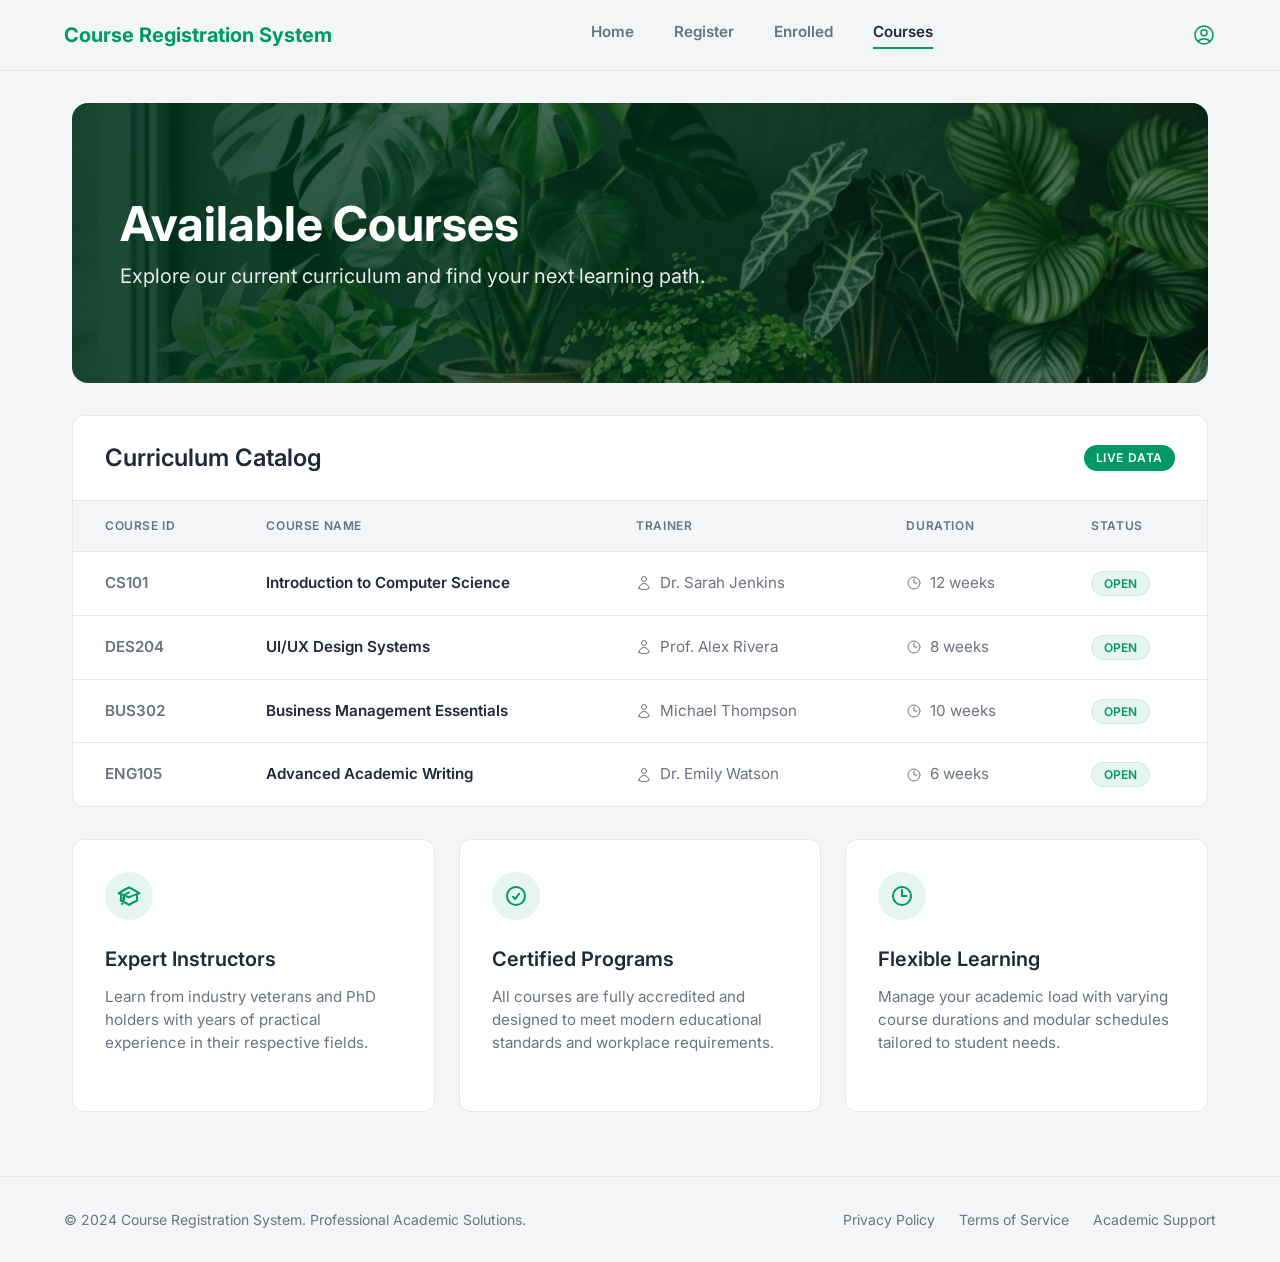
==== courses.html @ 993f85cc "Initial  commit" ====
<!DOCTYPE html>
<html lang="en">
<head>
    <meta charset="UTF-8">
    <meta name="viewport" content="width=device-width, initial-scale=1.0">
    <title>Course Registration System - Courses</title>
    <link rel="stylesheet" href="styles.css">
</head>
<body>
    <nav class="navbar">
        <a href="index.html" class="brand">Course Registration System</a>
        <div class="nav-links">
            <a href="index.html">Home</a>
            <a href="register.html">Register</a>
            <a href="enrolled.html">Enrolled</a>
            <a href="courses.html" class="active">Courses</a>
        </div>
        <button class="profile-btn">
            <svg xmlns="http://www.w3.org/2000/svg" fill="none" viewBox="0 0 24 24" stroke-width="1.5" stroke="currentColor">
                <path stroke-linecap="round" stroke-linejoin="round" d="M17.982 18.725A7.488 7.488 0 0012 15.75a7.488 7.488 0 00-5.982 2.975m11.963 0a9 9 0 10-11.963 0m11.963 0A8.966 8.966 0 0112 21a8.966 8.966 0 01-5.982-2.275M15 9.75a3 3 0 11-6 0 3 3 0 016 0z" />
            </svg>
        </button>
    </nav>

    <main class="container">
        <div class="banner" style="background-image: url('courses_banner.png'); margin-top: 0; min-height: 280px; align-items: center;">
            <div class="banner-content" style="max-width: 100%;">
                <h2 style="font-size: 3rem;">Available Courses</h2>
                <p style="font-size: 1.25rem;">Explore our current curriculum and find your next learning path.</p>
            </div>
        </div>

        <div class="main-card">
            <div class="main-card-header">
                <h2>Curriculum Catalog</h2>
                <span class="badge-success">LIVE DATA</span>
            </div>
            <table class="data-table">
                <thead>
                    <tr>
                        <th>Course ID</th>
                        <th>Course Name</th>
                        <th>Trainer</th>
                        <th>Duration</th>
                        <th>Status</th>
                    </tr>
                </thead>
                <tbody>
                    <tr>
                        <td style="font-weight: 600; color: var(--text-muted);">CS101</td>
                        <td class="table-title">Introduction to Computer Science</td>
                        <td>
                            <div style="display: flex; align-items: center; gap: 0.5rem; color: var(--text-muted);">
                                <svg xmlns="http://www.w3.org/2000/svg" fill="none" viewBox="0 0 24 24" stroke-width="1.5" stroke="currentColor" style="width: 16px; height: 16px;"><path stroke-linecap="round" stroke-linejoin="round" d="M15.75 6a3.75 3.75 0 11-7.5 0 3.75 3.75 0 017.5 0zM4.501 20.118a7.5 7.5 0 0114.998 0A17.933 17.933 0 0112 21.75c-2.676 0-5.216-.584-7.499-1.632z" /></svg>
                                Dr. Sarah Jenkins
                            </div>
                        </td>
                        <td>
                            <div style="display: flex; align-items: center; gap: 0.5rem; color: var(--text-muted);">
                                <svg xmlns="http://www.w3.org/2000/svg" fill="none" viewBox="0 0 24 24" stroke-width="1.5" stroke="currentColor" style="width: 16px; height: 16px;"><path stroke-linecap="round" stroke-linejoin="round" d="M12 6v6h4.5m4.5 0a9 9 0 11-18 0 9 9 0 0118 0z" /></svg>
                                12 weeks
                            </div>
                        </td>
                        <td><span class="status-badge">OPEN</span></td>
                    </tr>
                    <tr>
                        <td style="font-weight: 600; color: var(--text-muted);">DES204</td>
                        <td class="table-title">UI/UX Design Systems</td>
                        <td>
                            <div style="display: flex; align-items: center; gap: 0.5rem; color: var(--text-muted);">
                                <svg xmlns="http://www.w3.org/2000/svg" fill="none" viewBox="0 0 24 24" stroke-width="1.5" stroke="currentColor" style="width: 16px; height: 16px;"><path stroke-linecap="round" stroke-linejoin="round" d="M15.75 6a3.75 3.75 0 11-7.5 0 3.75 3.75 0 017.5 0zM4.501 20.118a7.5 7.5 0 0114.998 0A17.933 17.933 0 0112 21.75c-2.676 0-5.216-.584-7.499-1.632z" /></svg>
                                Prof. Alex Rivera
                            </div>
                        </td>
                        <td>
                            <div style="display: flex; align-items: center; gap: 0.5rem; color: var(--text-muted);">
                                <svg xmlns="http://www.w3.org/2000/svg" fill="none" viewBox="0 0 24 24" stroke-width="1.5" stroke="currentColor" style="width: 16px; height: 16px;"><path stroke-linecap="round" stroke-linejoin="round" d="M12 6v6h4.5m4.5 0a9 9 0 11-18 0 9 9 0 0118 0z" /></svg>
                                8 weeks
                            </div>
                        </td>
                        <td><span class="status-badge">OPEN</span></td>
                    </tr>
                    <tr>
                        <td style="font-weight: 600; color: var(--text-muted);">BUS302</td>
                        <td class="table-title">Business Management Essentials</td>
                        <td>
                            <div style="display: flex; align-items: center; gap: 0.5rem; color: var(--text-muted);">
                                <svg xmlns="http://www.w3.org/2000/svg" fill="none" viewBox="0 0 24 24" stroke-width="1.5" stroke="currentColor" style="width: 16px; height: 16px;"><path stroke-linecap="round" stroke-linejoin="round" d="M15.75 6a3.75 3.75 0 11-7.5 0 3.75 3.75 0 017.5 0zM4.501 20.118a7.5 7.5 0 0114.998 0A17.933 17.933 0 0112 21.75c-2.676 0-5.216-.584-7.499-1.632z" /></svg>
                                Michael Thompson
                            </div>
                        </td>
                        <td>
                            <div style="display: flex; align-items: center; gap: 0.5rem; color: var(--text-muted);">
                                <svg xmlns="http://www.w3.org/2000/svg" fill="none" viewBox="0 0 24 24" stroke-width="1.5" stroke="currentColor" style="width: 16px; height: 16px;"><path stroke-linecap="round" stroke-linejoin="round" d="M12 6v6h4.5m4.5 0a9 9 0 11-18 0 9 9 0 0118 0z" /></svg>
                                10 weeks
                            </div>
                        </td>
                        <td><span class="status-badge">OPEN</span></td>
                    </tr>
                    <tr>
                        <td style="font-weight: 600; color: var(--text-muted);">ENG105</td>
                        <td class="table-title">Advanced Academic Writing</td>
                        <td>
                            <div style="display: flex; align-items: center; gap: 0.5rem; color: var(--text-muted);">
                                <svg xmlns="http://www.w3.org/2000/svg" fill="none" viewBox="0 0 24 24" stroke-width="1.5" stroke="currentColor" style="width: 16px; height: 16px;"><path stroke-linecap="round" stroke-linejoin="round" d="M15.75 6a3.75 3.75 0 11-7.5 0 3.75 3.75 0 017.5 0zM4.501 20.118a7.5 7.5 0 0114.998 0A17.933 17.933 0 0112 21.75c-2.676 0-5.216-.584-7.499-1.632z" /></svg>
                                Dr. Emily Watson
                            </div>
                        </td>
                        <td>
                            <div style="display: flex; align-items: center; gap: 0.5rem; color: var(--text-muted);">
                                <svg xmlns="http://www.w3.org/2000/svg" fill="none" viewBox="0 0 24 24" stroke-width="1.5" stroke="currentColor" style="width: 16px; height: 16px;"><path stroke-linecap="round" stroke-linejoin="round" d="M12 6v6h4.5m4.5 0a9 9 0 11-18 0 9 9 0 0118 0z" /></svg>
                                6 weeks
                            </div>
                        </td>
                        <td><span class="status-badge">OPEN</span></td>
                    </tr>
                </tbody>
            </table>
        </div>

        <div class="grid-3">
            <div class="card">
                <div class="card-icon">
                    <svg xmlns="http://www.w3.org/2000/svg" fill="none" viewBox="0 0 24 24" stroke-width="2" stroke="currentColor">
                        <path stroke-linecap="round" stroke-linejoin="round" d="M4.26 10.147a60.436 60.436 0 00-.491 6.347A48.627 48.627 0 0112 20.904a48.627 48.627 0 018.232-4.41 60.46 60.46 0 00-.491-6.347m-15.482 0a50.57 50.57 0 00-2.658-.813A59.905 59.905 0 0112 3.493a59.902 59.902 0 0110.399 5.84c-.896.248-1.783.52-2.658.814m-15.482 0A50.697 50.697 0 0112 13.489a50.702 50.702 0 017.74-3.342M6.75 15a.75.75 0 100-1.5.75.75 0 000 1.5zm0 0v-3.675A55.378 55.378 0 0112 8.443m-7.007 11.55A5.981 5.981 0 006.75 15.75v-1.5" />
                    </svg>
                </div>
                <h3>Expert Instructors</h3>
                <p>Learn from industry veterans and PhD holders with years of practical experience in their respective fields.</p>
            </div>

            <div class="card">
                <div class="card-icon">
                    <svg xmlns="http://www.w3.org/2000/svg" fill="none" viewBox="0 0 24 24" stroke-width="2" stroke="currentColor">
                        <path stroke-linecap="round" stroke-linejoin="round" d="M9 12.75L11.25 15 15 9.75M21 12a9 9 0 11-18 0 9 9 0 0118 0z" />
                    </svg>
                </div>
                <h3>Certified Programs</h3>
                <p>All courses are fully accredited and designed to meet modern educational standards and workplace requirements.</p>
            </div>

            <div class="card">
                <div class="card-icon">
                    <svg xmlns="http://www.w3.org/2000/svg" fill="none" viewBox="0 0 24 24" stroke-width="2" stroke="currentColor">
                        <path stroke-linecap="round" stroke-linejoin="round" d="M12 6v6h4.5m4.5 0a9 9 0 11-18 0 9 9 0 0118 0z" />
                    </svg>
                </div>
                <h3>Flexible Learning</h3>
                <p>Manage your academic load with varying course durations and modular schedules tailored to student needs.</p>
            </div>
        </div>
    </main>

    <footer>
        <div>&copy; 2024 Course Registration System. Professional Academic Solutions.</div>
        <div class="footer-links">
            <a href="#">Privacy Policy</a>
            <a href="#">Terms of Service</a>
            <a href="#">Academic Support</a>
        </div>
    </footer>
</body>
</html>
---- styles.css ----
@import url('https://fonts.googleapis.com/css2?family=Inter:wght@400;500;600;700&display=swap');

:root {
  --primary: #009966;
  --primary-hover: #008055;
  --bg-body: #f4f5f7;
  --bg-surface: #ffffff;
  --text-dark: #1f2937;
  --text-muted: #6b7280;
  --border-color: #e5e7eb;
  --shadow-sm: 0 1px 2px 0 rgb(0 0 0 / 0.05);
  --shadow-md: 0 4px 6px -1px rgb(0 0 0 / 0.1), 0 2px 4px -2px rgb(0 0 0 / 0.1);
  --shadow-lg: 0 10px 15px -3px rgb(0 0 0 / 0.1), 0 4px 6px -4px rgb(0 0 0 / 0.1);
  --border-radius: 12px;
}

* {
  margin: 0;
  padding: 0;
  box-sizing: border-box;
}

body {
  font-family: 'Inter', sans-serif;
  background-color: var(--bg-body);
  color: var(--text-dark);
  line-height: 1.5;
  min-height: 100vh;
  display: flex;
  flex-direction: column;
}

/* Header */
.navbar {
  display: flex;
  justify-content: space-between;
  align-items: center;
  padding: 1.25rem 4rem;
  background-color: var(--bg-body);
  border-bottom: 1px solid var(--border-color);
}

.brand {
  font-size: 1.25rem;
  font-weight: 700;
  color: var(--primary);
  text-decoration: none;
}

.nav-links {
  display: flex;
  gap: 2.5rem;
}

.nav-links a {
  text-decoration: none;
  color: var(--text-muted);
  font-weight: 600;
  font-size: 0.95rem;
  padding-bottom: 0.25rem;
  transition: color 0.2s;
}

.nav-links a:hover {
  color: var(--text-dark);
}

.nav-links a.active {
  color: var(--text-dark);
  border-bottom: 2px solid var(--primary);
}

.profile-btn {
  background: none;
  border: none;
  cursor: pointer;
  color: var(--primary);
  display: flex;
  align-items: center;
  justify-content: center;
}

.profile-btn svg {
  width: 24px;
  height: 24px;
}

/* Container */
.container {
  max-width: 1200px;
  margin: 0 auto;
  padding: 2rem;
  width: 100%;
  flex-grow: 1;
}

/* Page Titles */
.page-header {
  text-align: center;
  margin-top: 2rem;
  margin-bottom: 3rem;
}

.page-header h1 {
  font-size: 2.5rem;
  font-weight: 700;
  color: var(--text-dark);
  margin-bottom: 1rem;
}

.page-header p {
  font-size: 1.1rem;
  color: var(--text-muted);
  max-width: 600px;
  margin: 0 auto;
}

/* Grid Layout */
.grid-3 {
  display: grid;
  grid-template-columns: repeat(3, 1fr);
  gap: 1.5rem;
  margin-bottom: 2rem;
}

/* Cards */
.card {
  background-color: var(--bg-surface);
  border: 1px solid var(--border-color);
  border-radius: var(--border-radius);
  padding: 2rem;
  transition: box-shadow 0.2s, transform 0.2s;
  display: flex;
  flex-direction: column;
}

.card:hover {
  box-shadow: var(--shadow-md);
  transform: translateY(-2px);
}

.card-icon {
  width: 48px;
  height: 48px;
  border-radius: 50%;
  background-color: #e6f5f0;
  color: var(--primary);
  display: flex;
  align-items: center;
  justify-content: center;
  margin-bottom: 1.5rem;
}

.card-icon svg {
  width: 24px;
  height: 24px;
}

.card h3 {
  font-size: 1.25rem;
  font-weight: 600;
  margin-bottom: 0.75rem;
}

.card p {
  color: var(--text-muted);
  font-size: 0.95rem;
  margin-bottom: 1.5rem;
  flex-grow: 1;
}

/* Buttons */
.btn-text {
  color: var(--primary);
  font-weight: 600;
  text-decoration: none;
  display: flex;
  align-items: center;
  gap: 0.5rem;
  font-size: 0.95rem;
  transition: opacity 0.2s;
  border: none;
  background: none;
  cursor: pointer;
  padding: 0;
}

.btn-text:hover {
  opacity: 0.8;
}

.btn-primary {
  background-color: var(--primary);
  color: white;
  padding: 0.75rem 1.5rem;
  border-radius: 8px;
  font-weight: 600;
  font-size: 0.95rem;
  border: none;
  cursor: pointer;
  transition: background-color 0.2s;
  width: 100%;
}

.btn-primary:hover {
  background-color: var(--primary-hover);
}

/* Banner */
.banner {
  border-radius: 16px;
  overflow: hidden;
  position: relative;
  min-height: 240px;
  display: flex;
  align-items: flex-end;
  padding: 3rem;
  margin-top: 2rem;
  margin-bottom: 2rem;
  background-size: cover;
  background-position: center;
}

.banner::before {
  content: '';
  position: absolute;
  top: 0;
  left: 0;
  right: 0;
  bottom: 0;
  background: linear-gradient(to right, rgba(0, 50, 30, 0.9) 0%, rgba(0, 50, 30, 0.4) 100%);
  z-index: 1;
}

.banner-content {
  position: relative;
  z-index: 2;
  color: white;
  max-width: 600px;
}

.banner-badge {
  background-color: rgba(255, 255, 255, 0.2);
  backdrop-filter: blur(4px);
  padding: 0.25rem 0.75rem;
  border-radius: 4px;
  font-size: 0.75rem;
  font-weight: 600;
  letter-spacing: 0.05em;
  text-transform: uppercase;
  margin-bottom: 1rem;
  display: inline-block;
}

.banner h2 {
  font-size: 2.5rem;
  font-weight: 700;
  margin-bottom: 0.5rem;
  line-height: 1.2;
}

.banner p {
  font-size: 1.1rem;
  opacity: 0.9;
}

/* Main Card (for Enrolled and Courses) */
.main-card {
  background-color: var(--bg-surface);
  border: 1px solid var(--border-color);
  border-radius: var(--border-radius);
  overflow: hidden;
  margin-bottom: 2rem;
}

.main-card-header {
  padding: 1.5rem 2rem;
  border-bottom: 1px solid var(--border-color);
  display: flex;
  justify-content: space-between;
  align-items: center;
}

.main-card-header h2 {
  font-size: 1.5rem;
  font-weight: 600;
}

.badge-success {
  background-color: var(--primary);
  color: white;
  padding: 0.25rem 0.75rem;
  border-radius: 9999px;
  font-size: 0.75rem;
  font-weight: 600;
  letter-spacing: 0.05em;
}

/* Table */
.data-table {
  width: 100%;
  border-collapse: collapse;
}

.data-table th {
  text-align: left;
  padding: 1rem 2rem;
  font-size: 0.75rem;
  font-weight: 600;
  color: var(--text-muted);
  text-transform: uppercase;
  letter-spacing: 0.05em;
  background-color: var(--bg-body);
  border-bottom: 1px solid var(--border-color);
}

.data-table td {
  padding: 1.25rem 2rem;
  border-bottom: 1px solid var(--border-color);
  font-size: 0.95rem;
  color: var(--text-dark);
}

.data-table tr:last-child td {
  border-bottom: none;
}

.table-title {
  font-weight: 600;
  font-size: 1.05rem;
}

.status-badge {
  background-color: #e6f5f0;
  color: var(--primary);
  padding: 0.25rem 0.75rem;
  border-radius: 9999px;
  font-size: 0.75rem;
  font-weight: 600;
  border: 1px solid #ccece0;
}

/* Error State */
.error-state {
  text-align: center;
  padding: 4rem 2rem;
}

.error-icon {
  color: #ef4444;
  margin-bottom: 1rem;
}

.error-icon svg {
  width: 48px;
  height: 48px;
}

.error-text {
  color: #ef4444;
  font-size: 1.1rem;
  margin-bottom: 1.5rem;
}

/* Form Styles */
.split-layout {
  display: flex;
  min-height: calc(100vh - 73px); /* Minus header height */
  background-color: var(--bg-surface);
}

.split-left {
  flex: 1;
  padding: 4rem;
  display: flex;
  flex-direction: column;
  justify-content: center;
  max-width: 600px;
  margin: 0 auto;
}

.split-right {
  flex: 1;
  background-color: var(--bg-body);
  display: flex;
  align-items: center;
  justify-content: center;
  padding: 2rem;
}

.auth-form h1 {
  font-size: 2.5rem;
  font-weight: 800;
  margin-bottom: 0.5rem;
  text-transform: uppercase;
}

.auth-form p {
  color: var(--text-muted);
  margin-bottom: 2rem;
}

.auth-form p a {
  color: var(--primary);
  text-decoration: none;
}

.form-group {
  margin-bottom: 1.5rem;
}

.form-label {
  display: block;
  font-size: 0.75rem;
  font-weight: 600;
  color: var(--text-dark);
  margin-bottom: 0.5rem;
  letter-spacing: 0.05em;
  text-transform: uppercase;
}

.form-input {
  width: 100%;
  padding: 0.75rem 1rem;
  border: 1px solid var(--border-color);
  border-radius: 8px;
  font-size: 1rem;
  font-family: inherit;
  background-color: #f9fafb;
  transition: border-color 0.2s, box-shadow 0.2s;
}

.form-input:focus {
  outline: none;
  border-color: var(--primary);
  box-shadow: 0 0 0 3px rgba(0, 153, 102, 0.1);
  background-color: white;
}

/* Footer */
footer {
  padding: 2rem 4rem;
  display: flex;
  justify-content: space-between;
  align-items: center;
  border-top: 1px solid var(--border-color);
  color: var(--text-muted);
  font-size: 0.875rem;
  background-color: var(--bg-body);
}

.footer-links {
  display: flex;
  gap: 1.5rem;
}

.footer-links a {
  color: var(--text-muted);
  text-decoration: none;
  transition: color 0.2s;
}

.footer-links a:hover {
  color: var(--text-dark);
}

/* Avatar Frame */
.avatar-frame {
  position: relative;
  width: 400px;
  height: 400px;
  border-radius: 50%;
  padding: 10px;
  background: linear-gradient(135deg, var(--primary) 0%, #00e699 100%);
  display: flex;
  align-items: center;
  justify-content: center;
}

.avatar-image {
  width: 100%;
  height: 100%;
  border-radius: 50%;
  object-fit: cover;
  border: 8px solid var(--bg-body);
}

.avatar-actions {
  position: absolute;
  right: -20px;
  display: flex;
  flex-direction: column;
  gap: 1rem;
}

.avatar-btn {
  width: 40px;
  height: 40px;
  border-radius: 50%;
  background: white;
  border: 1px solid var(--border-color);
  display: flex;
  align-items: center;
  justify-content: center;
  cursor: pointer;
  box-shadow: var(--shadow-sm);
  color: var(--text-muted);
  transition: all 0.2s;
}

.avatar-btn:hover {
  color: var(--text-dark);
  box-shadow: var(--shadow-md);
  transform: translateY(-2px);
}
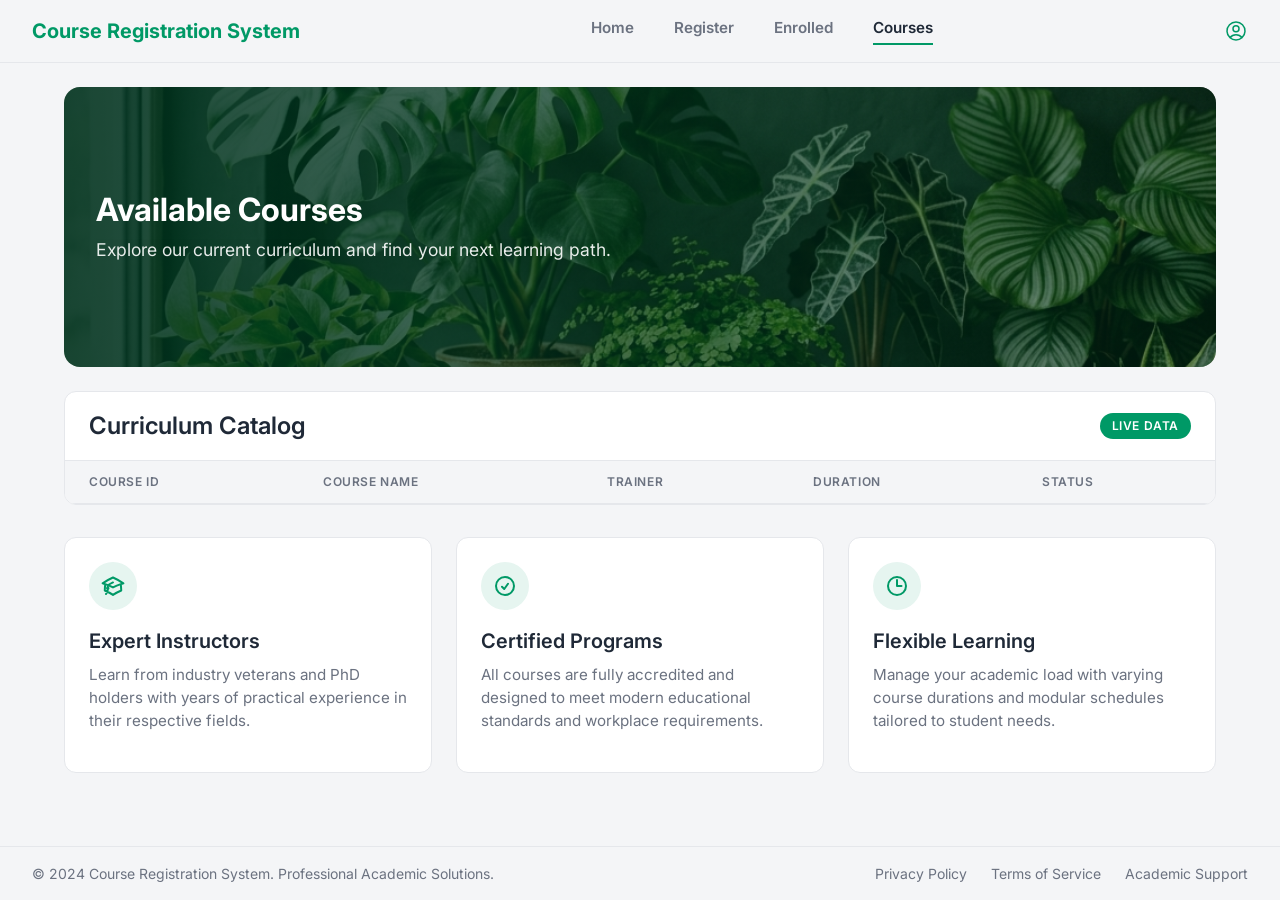
==== commit 3bd52f80: "final commit" ====
--- a/courses.html
+++ b/courses.html
@@ -5,6 +5,7 @@
     <meta name="viewport" content="width=device-width, initial-scale=1.0">
     <title>Course Registration System - Courses</title>
     <link rel="stylesheet" href="styles.css">
+    <link rel="stylesheet" href="courses.css">
 </head>
 <body>
     <nav class="navbar">
@@ -23,10 +24,10 @@
     </nav>
 
     <main class="container">
-        <div class="banner" style="background-image: url('courses_banner.png'); margin-top: 0; min-height: 280px; align-items: center;">
-            <div class="banner-content" style="max-width: 100%;">
-                <h2 style="font-size: 3rem;">Available Courses</h2>
-                <p style="font-size: 1.25rem;">Explore our current curriculum and find your next learning path.</p>
+        <div class="banner courses-banner">
+            <div class="banner-content courses-banner-content">
+                <h2 class="courses-banner-title">Available Courses</h2>
+                <p class="courses-banner-subtitle">Explore our current curriculum and find your next learning path.</p>
             </div>
         </div>
 
@@ -45,75 +46,75 @@
                         <th>Status</th>
                     </tr>
                 </thead>
-                <tbody>
-                    <tr>
-                        <td style="font-weight: 600; color: var(--text-muted);">CS101</td>
+                <tbody id="tbody">
+                    <!-- <tr>
+                        <td class="course-id">CS101</td>
                         <td class="table-title">Introduction to Computer Science</td>
                         <td>
-                            <div style="display: flex; align-items: center; gap: 0.5rem; color: var(--text-muted);">
-                                <svg xmlns="http://www.w3.org/2000/svg" fill="none" viewBox="0 0 24 24" stroke-width="1.5" stroke="currentColor" style="width: 16px; height: 16px;"><path stroke-linecap="round" stroke-linejoin="round" d="M15.75 6a3.75 3.75 0 11-7.5 0 3.75 3.75 0 017.5 0zM4.501 20.118a7.5 7.5 0 0114.998 0A17.933 17.933 0 0112 21.75c-2.676 0-5.216-.584-7.499-1.632z" /></svg>
+                            <div class="course-info">
+                                <svg xmlns="http://www.w3.org/2000/svg" fill="none" viewBox="0 0 24 24" stroke-width="1.5" stroke="currentColor" class="icon-sm"><path stroke-linecap="round" stroke-linejoin="round" d="M15.75 6a3.75 3.75 0 11-7.5 0 3.75 3.75 0 017.5 0zM4.501 20.118a7.5 7.5 0 0114.998 0A17.933 17.933 0 0112 21.75c-2.676 0-5.216-.584-7.499-1.632z" /></svg>
                                 Dr. Sarah Jenkins
                             </div>
                         </td>
                         <td>
-                            <div style="display: flex; align-items: center; gap: 0.5rem; color: var(--text-muted);">
-                                <svg xmlns="http://www.w3.org/2000/svg" fill="none" viewBox="0 0 24 24" stroke-width="1.5" stroke="currentColor" style="width: 16px; height: 16px;"><path stroke-linecap="round" stroke-linejoin="round" d="M12 6v6h4.5m4.5 0a9 9 0 11-18 0 9 9 0 0118 0z" /></svg>
+                            <div class="course-info">
+                                <svg xmlns="http://www.w3.org/2000/svg" fill="none" viewBox="0 0 24 24" stroke-width="1.5" stroke="currentColor" class="icon-sm"><path stroke-linecap="round" stroke-linejoin="round" d="M12 6v6h4.5m4.5 0a9 9 0 11-18 0 9 9 0 0118 0z" /></svg>
                                 12 weeks
                             </div>
                         </td>
                         <td><span class="status-badge">OPEN</span></td>
                     </tr>
                     <tr>
-                        <td style="font-weight: 600; color: var(--text-muted);">DES204</td>
+                        <td class="course-id">DES204</td>
                         <td class="table-title">UI/UX Design Systems</td>
                         <td>
-                            <div style="display: flex; align-items: center; gap: 0.5rem; color: var(--text-muted);">
-                                <svg xmlns="http://www.w3.org/2000/svg" fill="none" viewBox="0 0 24 24" stroke-width="1.5" stroke="currentColor" style="width: 16px; height: 16px;"><path stroke-linecap="round" stroke-linejoin="round" d="M15.75 6a3.75 3.75 0 11-7.5 0 3.75 3.75 0 017.5 0zM4.501 20.118a7.5 7.5 0 0114.998 0A17.933 17.933 0 0112 21.75c-2.676 0-5.216-.584-7.499-1.632z" /></svg>
+                            <div class="course-info">
+                                <svg xmlns="http://www.w3.org/2000/svg" fill="none" viewBox="0 0 24 24" stroke-width="1.5" stroke="currentColor" class="icon-sm"><path stroke-linecap="round" stroke-linejoin="round" d="M15.75 6a3.75 3.75 0 11-7.5 0 3.75 3.75 0 017.5 0zM4.501 20.118a7.5 7.5 0 0114.998 0A17.933 17.933 0 0112 21.75c-2.676 0-5.216-.584-7.499-1.632z" /></svg>
                                 Prof. Alex Rivera
                             </div>
                         </td>
                         <td>
-                            <div style="display: flex; align-items: center; gap: 0.5rem; color: var(--text-muted);">
-                                <svg xmlns="http://www.w3.org/2000/svg" fill="none" viewBox="0 0 24 24" stroke-width="1.5" stroke="currentColor" style="width: 16px; height: 16px;"><path stroke-linecap="round" stroke-linejoin="round" d="M12 6v6h4.5m4.5 0a9 9 0 11-18 0 9 9 0 0118 0z" /></svg>
+                            <div class="course-info">
+                                <svg xmlns="http://www.w3.org/2000/svg" fill="none" viewBox="0 0 24 24" stroke-width="1.5" stroke="currentColor" class="icon-sm"><path stroke-linecap="round" stroke-linejoin="round" d="M12 6v6h4.5m4.5 0a9 9 0 11-18 0 9 9 0 0118 0z" /></svg>
                                 8 weeks
                             </div>
                         </td>
                         <td><span class="status-badge">OPEN</span></td>
                     </tr>
                     <tr>
-                        <td style="font-weight: 600; color: var(--text-muted);">BUS302</td>
+                        <td class="course-id">BUS302</td>
                         <td class="table-title">Business Management Essentials</td>
                         <td>
-                            <div style="display: flex; align-items: center; gap: 0.5rem; color: var(--text-muted);">
-                                <svg xmlns="http://www.w3.org/2000/svg" fill="none" viewBox="0 0 24 24" stroke-width="1.5" stroke="currentColor" style="width: 16px; height: 16px;"><path stroke-linecap="round" stroke-linejoin="round" d="M15.75 6a3.75 3.75 0 11-7.5 0 3.75 3.75 0 017.5 0zM4.501 20.118a7.5 7.5 0 0114.998 0A17.933 17.933 0 0112 21.75c-2.676 0-5.216-.584-7.499-1.632z" /></svg>
+                            <div class="course-info">
+                                <svg xmlns="http://www.w3.org/2000/svg" fill="none" viewBox="0 0 24 24" stroke-width="1.5" stroke="currentColor" class="icon-sm"><path stroke-linecap="round" stroke-linejoin="round" d="M15.75 6a3.75 3.75 0 11-7.5 0 3.75 3.75 0 017.5 0zM4.501 20.118a7.5 7.5 0 0114.998 0A17.933 17.933 0 0112 21.75c-2.676 0-5.216-.584-7.499-1.632z" /></svg>
                                 Michael Thompson
                             </div>
                         </td>
                         <td>
-                            <div style="display: flex; align-items: center; gap: 0.5rem; color: var(--text-muted);">
-                                <svg xmlns="http://www.w3.org/2000/svg" fill="none" viewBox="0 0 24 24" stroke-width="1.5" stroke="currentColor" style="width: 16px; height: 16px;"><path stroke-linecap="round" stroke-linejoin="round" d="M12 6v6h4.5m4.5 0a9 9 0 11-18 0 9 9 0 0118 0z" /></svg>
+                            <div class="course-info">
+                                <svg xmlns="http://www.w3.org/2000/svg" fill="none" viewBox="0 0 24 24" stroke-width="1.5" stroke="currentColor" class="icon-sm"><path stroke-linecap="round" stroke-linejoin="round" d="M12 6v6h4.5m4.5 0a9 9 0 11-18 0 9 9 0 0118 0z" /></svg>
                                 10 weeks
                             </div>
                         </td>
                         <td><span class="status-badge">OPEN</span></td>
                     </tr>
                     <tr>
-                        <td style="font-weight: 600; color: var(--text-muted);">ENG105</td>
+                        <td class="course-id">ENG105</td>
                         <td class="table-title">Advanced Academic Writing</td>
                         <td>
-                            <div style="display: flex; align-items: center; gap: 0.5rem; color: var(--text-muted);">
-                                <svg xmlns="http://www.w3.org/2000/svg" fill="none" viewBox="0 0 24 24" stroke-width="1.5" stroke="currentColor" style="width: 16px; height: 16px;"><path stroke-linecap="round" stroke-linejoin="round" d="M15.75 6a3.75 3.75 0 11-7.5 0 3.75 3.75 0 017.5 0zM4.501 20.118a7.5 7.5 0 0114.998 0A17.933 17.933 0 0112 21.75c-2.676 0-5.216-.584-7.499-1.632z" /></svg>
+                            <div class="course-info">
+                                <svg xmlns="http://www.w3.org/2000/svg" fill="none" viewBox="0 0 24 24" stroke-width="1.5" stroke="currentColor" class="icon-sm"><path stroke-linecap="round" stroke-linejoin="round" d="M15.75 6a3.75 3.75 0 11-7.5 0 3.75 3.75 0 017.5 0zM4.501 20.118a7.5 7.5 0 0114.998 0A17.933 17.933 0 0112 21.75c-2.676 0-5.216-.584-7.499-1.632z" /></svg>
                                 Dr. Emily Watson
                             </div>
                         </td>
                         <td>
-                            <div style="display: flex; align-items: center; gap: 0.5rem; color: var(--text-muted);">
-                                <svg xmlns="http://www.w3.org/2000/svg" fill="none" viewBox="0 0 24 24" stroke-width="1.5" stroke="currentColor" style="width: 16px; height: 16px;"><path stroke-linecap="round" stroke-linejoin="round" d="M12 6v6h4.5m4.5 0a9 9 0 11-18 0 9 9 0 0118 0z" /></svg>
+                            <div class="course-info">
+                                <svg xmlns="http://www.w3.org/2000/svg" fill="none" viewBox="0 0 24 24" stroke-width="1.5" stroke="currentColor" class="icon-sm"><path stroke-linecap="round" stroke-linejoin="round" d="M12 6v6h4.5m4.5 0a9 9 0 11-18 0 9 9 0 0118 0z" /></svg>
                                 6 weeks
                             </div>
                         </td>
                         <td><span class="status-badge">OPEN</span></td>
-                    </tr>
+                    </tr> --->
                 </tbody>
             </table>
         </div>
@@ -159,5 +160,7 @@
             <a href="#">Academic Support</a>
         </div>
     </footer>
+
+    <script src="courses.js"></script>
 </body>
 </html>
--- a/styles.css
+++ b/styles.css
@@ -35,7 +35,7 @@
   display: flex;
   justify-content: space-between;
   align-items: center;
-  padding: 1.25rem 4rem;
+  padding: 1rem 2rem;
   background-color: var(--bg-body);
   border-bottom: 1px solid var(--border-color);
 }
@@ -89,7 +89,7 @@
 .container {
   max-width: 1200px;
   margin: 0 auto;
-  padding: 2rem;
+  padding: 1.5rem;
   width: 100%;
   flex-grow: 1;
 }
@@ -97,15 +97,15 @@
 /* Page Titles */
 .page-header {
   text-align: center;
-  margin-top: 2rem;
-  margin-bottom: 3rem;
+  margin-top: 1rem;
+  margin-bottom: 2rem;
 }
 
 .page-header h1 {
-  font-size: 2.5rem;
+  font-size: 2rem;
   font-weight: 700;
   color: var(--text-dark);
-  margin-bottom: 1rem;
+  margin-bottom: 0.5rem;
 }
 
 .page-header p {
@@ -128,7 +128,7 @@
   background-color: var(--bg-surface);
   border: 1px solid var(--border-color);
   border-radius: var(--border-radius);
-  padding: 2rem;
+  padding: 1.5rem;
   transition: box-shadow 0.2s, transform 0.2s;
   display: flex;
   flex-direction: column;
@@ -148,7 +148,7 @@
   display: flex;
   align-items: center;
   justify-content: center;
-  margin-bottom: 1.5rem;
+  margin-bottom: 1rem;
 }
 
 .card-icon svg {
@@ -159,13 +159,13 @@
 .card h3 {
   font-size: 1.25rem;
   font-weight: 600;
-  margin-bottom: 0.75rem;
+  margin-bottom: 0.5rem;
 }
 
 .card p {
   color: var(--text-muted);
   font-size: 0.95rem;
-  margin-bottom: 1.5rem;
+  margin-bottom: 1rem;
   flex-grow: 1;
 }
 
@@ -211,12 +211,12 @@
   border-radius: 16px;
   overflow: hidden;
   position: relative;
-  min-height: 240px;
+  min-height: 180px;
   display: flex;
   align-items: flex-end;
-  padding: 3rem;
-  margin-top: 2rem;
-  margin-bottom: 2rem;
+  padding: 2rem;
+  margin-top: 1rem;
+  margin-bottom: 1.5rem;
   background-size: cover;
   background-position: center;
 }
@@ -253,7 +253,7 @@
 }
 
 .banner h2 {
-  font-size: 2.5rem;
+  font-size: 2rem;
   font-weight: 700;
   margin-bottom: 0.5rem;
   line-height: 1.2;
@@ -274,7 +274,7 @@
 }
 
 .main-card-header {
-  padding: 1.5rem 2rem;
+  padding: 1rem 1.5rem;
   border-bottom: 1px solid var(--border-color);
   display: flex;
   justify-content: space-between;
@@ -304,7 +304,7 @@
 
 .data-table th {
   text-align: left;
-  padding: 1rem 2rem;
+  padding: 0.75rem 1.5rem;
   font-size: 0.75rem;
   font-weight: 600;
   color: var(--text-muted);
@@ -315,7 +315,7 @@
 }
 
 .data-table td {
-  padding: 1.25rem 2rem;
+  padding: 1rem 1.5rem;
   border-bottom: 1px solid var(--border-color);
   font-size: 0.95rem;
   color: var(--text-dark);
@@ -323,6 +323,7 @@
 
 .data-table tr:last-child td {
   border-bottom: none;
+  
 }
 
 .table-title {
@@ -343,7 +344,7 @@
 /* Error State */
 .error-state {
   text-align: center;
-  padding: 4rem 2rem;
+  padding: 2rem 1rem;
 }
 
 .error-icon {
@@ -365,13 +366,13 @@
 /* Form Styles */
 .split-layout {
   display: flex;
-  min-height: calc(100vh - 73px); /* Minus header height */
+  min-height: calc(90vh - 73px); /* Minus header height */
   background-color: var(--bg-surface);
 }
 
 .split-left {
   flex: 1;
-  padding: 4rem;
+  padding: 10px;
   display: flex;
   flex-direction: column;
   justify-content: center;
@@ -385,11 +386,11 @@
   display: flex;
   align-items: center;
   justify-content: center;
-  padding: 2rem;
+  padding: 10px;
 }
 
 .auth-form h1 {
-  font-size: 2.5rem;
+  font-size: 2rem;
   font-weight: 800;
   margin-bottom: 0.5rem;
   text-transform: uppercase;
@@ -439,7 +440,7 @@
 
 /* Footer */
 footer {
-  padding: 2rem 4rem;
+  padding: 1rem 2rem;
   display: flex;
   justify-content: space-between;
   align-items: center;
@@ -467,10 +468,10 @@
 /* Avatar Frame */
 .avatar-frame {
   position: relative;
-  width: 400px;
-  height: 400px;
+  width: 300px;
+  height: 300px;
   border-radius: 50%;
-  padding: 10px;
+  padding: 8px;
   background: linear-gradient(135deg, var(--primary) 0%, #00e699 100%);
   display: flex;
   align-items: center;
@@ -513,3 +514,72 @@
   box-shadow: var(--shadow-md);
   transform: translateY(-2px);
 }
+
+/* Responsive Design */
+@media (max-width: 992px) {
+  .grid-3 {
+    grid-template-columns: repeat(2, 1fr);
+  }
+  .split-layout {
+    flex-direction: column;
+  }
+  .split-right {
+    padding: 4rem 2rem;
+  }
+}
+
+@media (max-width: 768px) {
+  .navbar {
+    flex-direction: column;
+    gap: 1rem;
+    padding: 1rem;
+  }
+  .nav-links {
+    gap: 1.5rem;
+    flex-wrap: wrap;
+    justify-content: center;
+  }
+  .grid-3 {
+    grid-template-columns: 1fr;
+  }
+  .banner h2 {
+    font-size: 1.5rem;
+  }
+  .page-header h1 {
+    font-size: 1.5rem;
+  }
+  .main-card {
+    overflow-x: auto;
+  }
+  footer {
+    flex-direction: column;
+    gap: 1rem;
+    text-align: center;
+  }
+  .avatar-frame {
+    width: 250px;
+    height: 250px;
+  }
+  .container {
+    padding: 1rem;
+  }
+}
+
+@media (max-width: 480px) {
+  .split-left {
+    padding: 2rem 1rem;
+  }
+  .banner {
+    padding: 1.5rem;
+    min-height: 140px;
+  }
+  .main-card-header {
+    flex-direction: column;
+    align-items: flex-start;
+    gap: 0.5rem;
+  }
+  .data-table th, .data-table td {
+    padding: 0.75rem 1rem;
+    white-space: nowrap;
+  }
+}
--- a/courses.css
+++ b/courses.css
@@ -0,0 +1,36 @@
+/* courses.css */
+.icon-sm {
+    width: 16px;
+    height: 16px;
+}
+
+.courses-banner {
+    background-image: url('courses_banner.png');
+    margin-top: 0;
+    min-height: 280px;
+    align-items: center;
+}
+
+.courses-banner-content {
+    max-width: 100%;
+}
+
+.courses-banner-title {
+    font-size: 3rem;
+}
+
+.courses-banner-subtitle {
+    font-size: 1.25rem;
+}
+
+.course-id {
+    font-weight: 600;
+    color: var(--text-muted);
+}
+
+.course-info {
+    display: flex;
+    align-items: center;
+    gap: 0.5rem;
+    color: var(--text-muted);
+}
